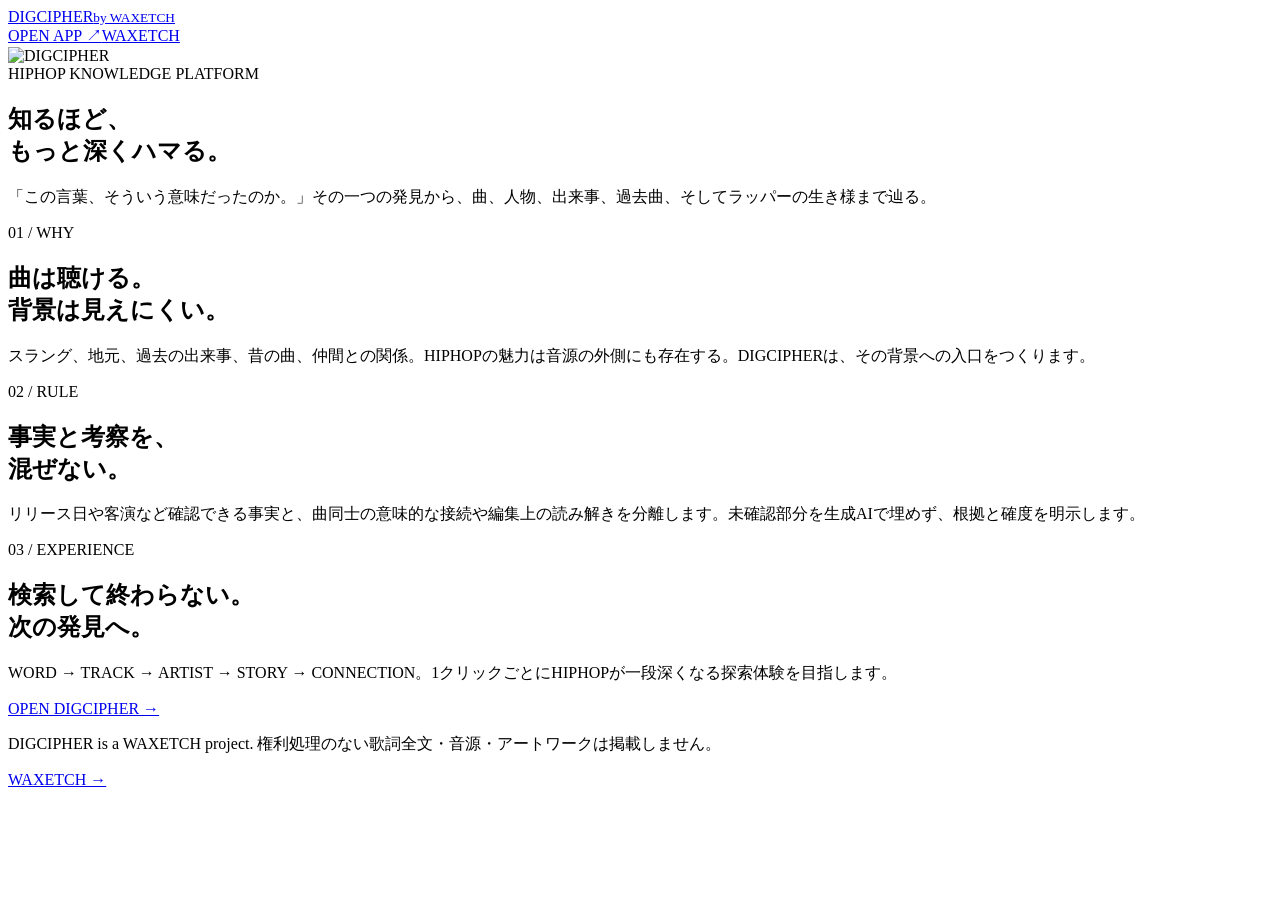
==== about.html @ 220320cc "Add about.html" ====
<!doctype html><html lang="ja"><head><meta charset="utf-8"><meta name="viewport" content="width=device-width,initial-scale=1"><title>DIGCIPHER — Concept</title><link rel="stylesheet" href="styles.css"></head><body><header class="site-header"><div class="shell header-inner"><a href="index.html" class="brand-mini">DIGCIPHER<small>by WAXETCH</small></a><nav class="nav"><a href="index.html">OPEN APP ↗</a><a href="waxetch.html">WAXETCH</a></nav></div></header><main><section class="hero shell"><img class="wordmark d" alt="DIGCIPHER"><div class="kicker">HIPHOP KNOWLEDGE PLATFORM</div><h1>知るほど、<br>もっと深くハマる。</h1><p class="lead">「この言葉、そういう意味だったのか。」その一つの発見から、曲、人物、出来事、過去曲、そしてラッパーの生き様まで辿る。</p><div class="static-media live"></div></section><section class="section shell"><div class="section-head"><div class="section-index">01 / WHY</div><div><h2>曲は聴ける。<br>背景は見えにくい。</h2><p>スラング、地元、過去の出来事、昔の曲、仲間との関係。HIPHOPの魅力は音源の外側にも存在する。DIGCIPHERは、その背景への入口をつくります。</p></div></div></section><section class="section shell"><div class="section-head"><div class="section-index">02 / RULE</div><div><h2>事実と考察を、<br>混ぜない。</h2><p>リリース日や客演など確認できる事実と、曲同士の意味的な接続や編集上の読み解きを分離します。未確認部分を生成AIで埋めず、根拠と確度を明示します。</p></div></div></section><section class="section shell"><div class="section-head"><div class="section-index">03 / EXPERIENCE</div><div><h2>検索して終わらない。<br>次の発見へ。</h2><p>WORD → TRACK → ARTIST → STORY → CONNECTION。1クリックごとにHIPHOPが一段深くなる探索体験を目指します。</p><p><a class="chip" href="index.html">OPEN DIGCIPHER →</a></p></div></div></section></main><footer class="footer"><div class="shell footer-inner"><p>DIGCIPHER is a WAXETCH project. 権利処理のない歌詞全文・音源・アートワークは掲載しません。</p><a href="waxetch.html">WAXETCH →</a></div></footer></body></html>
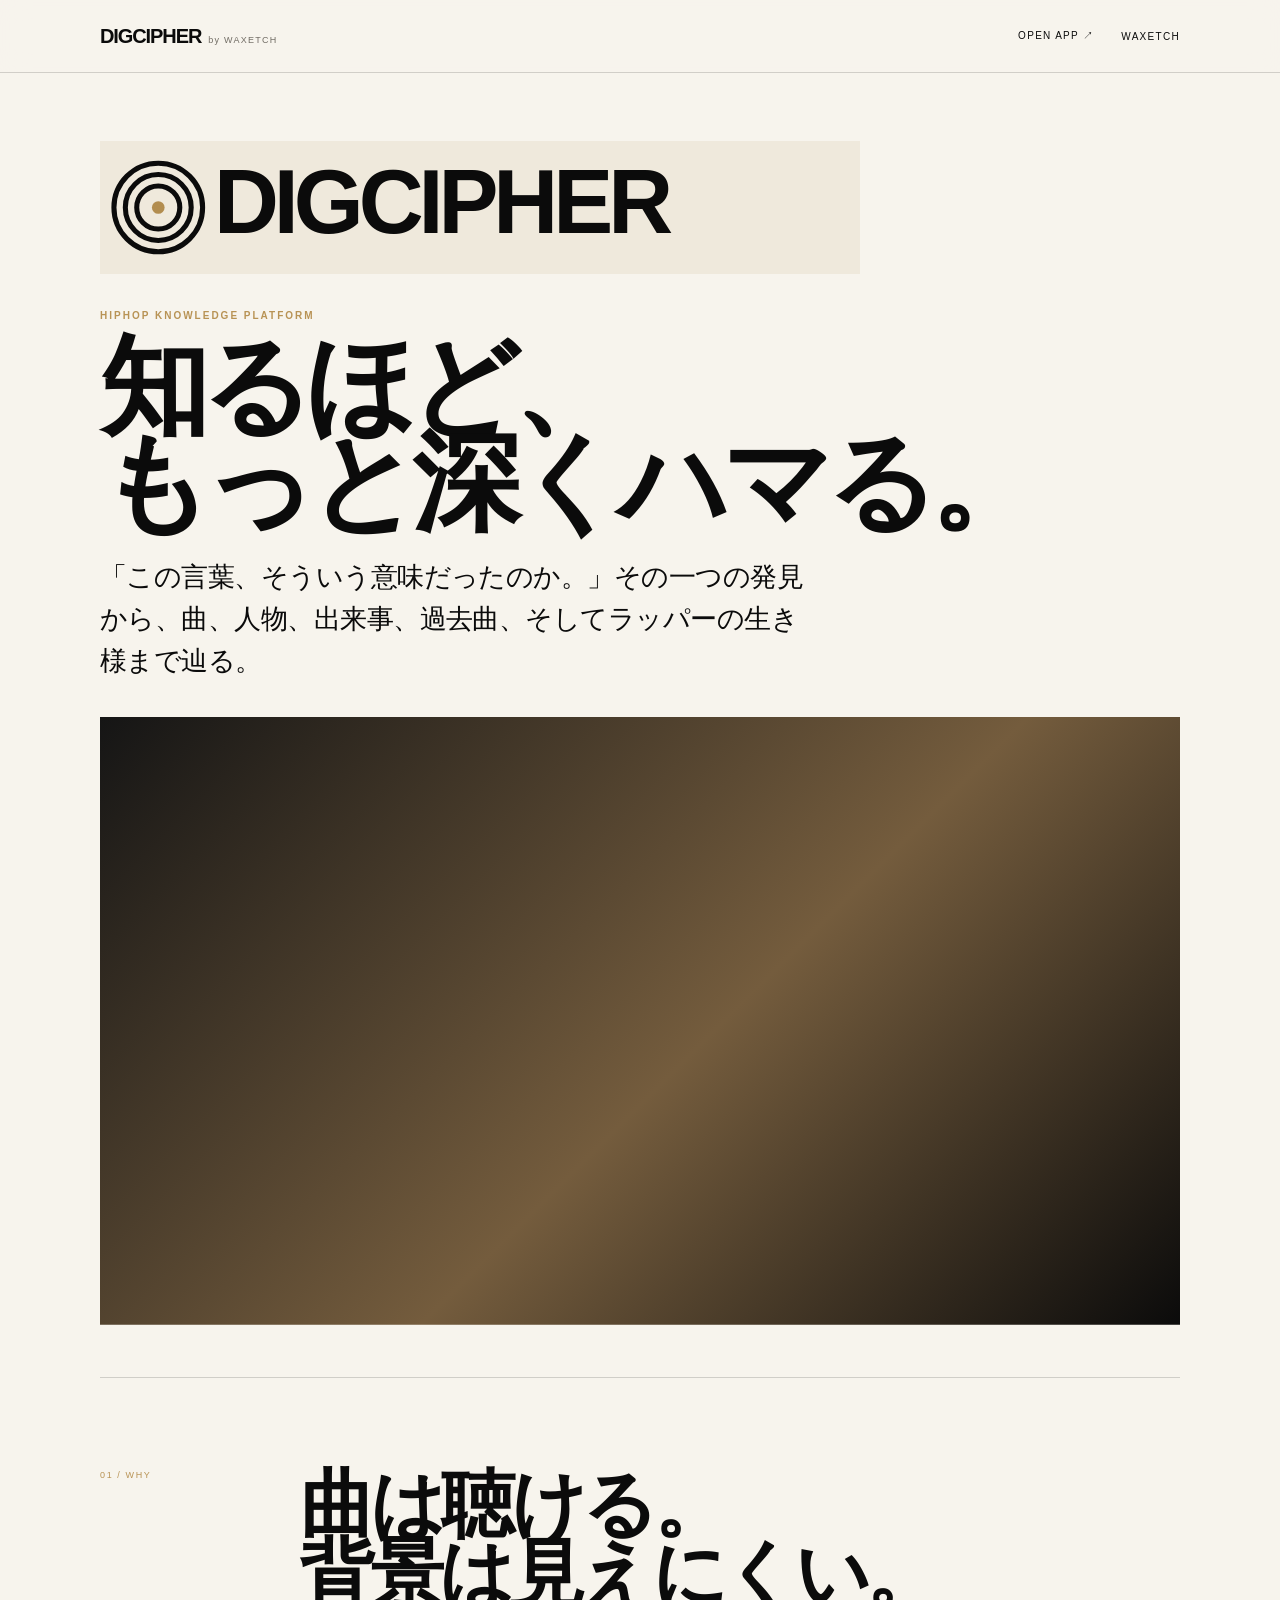
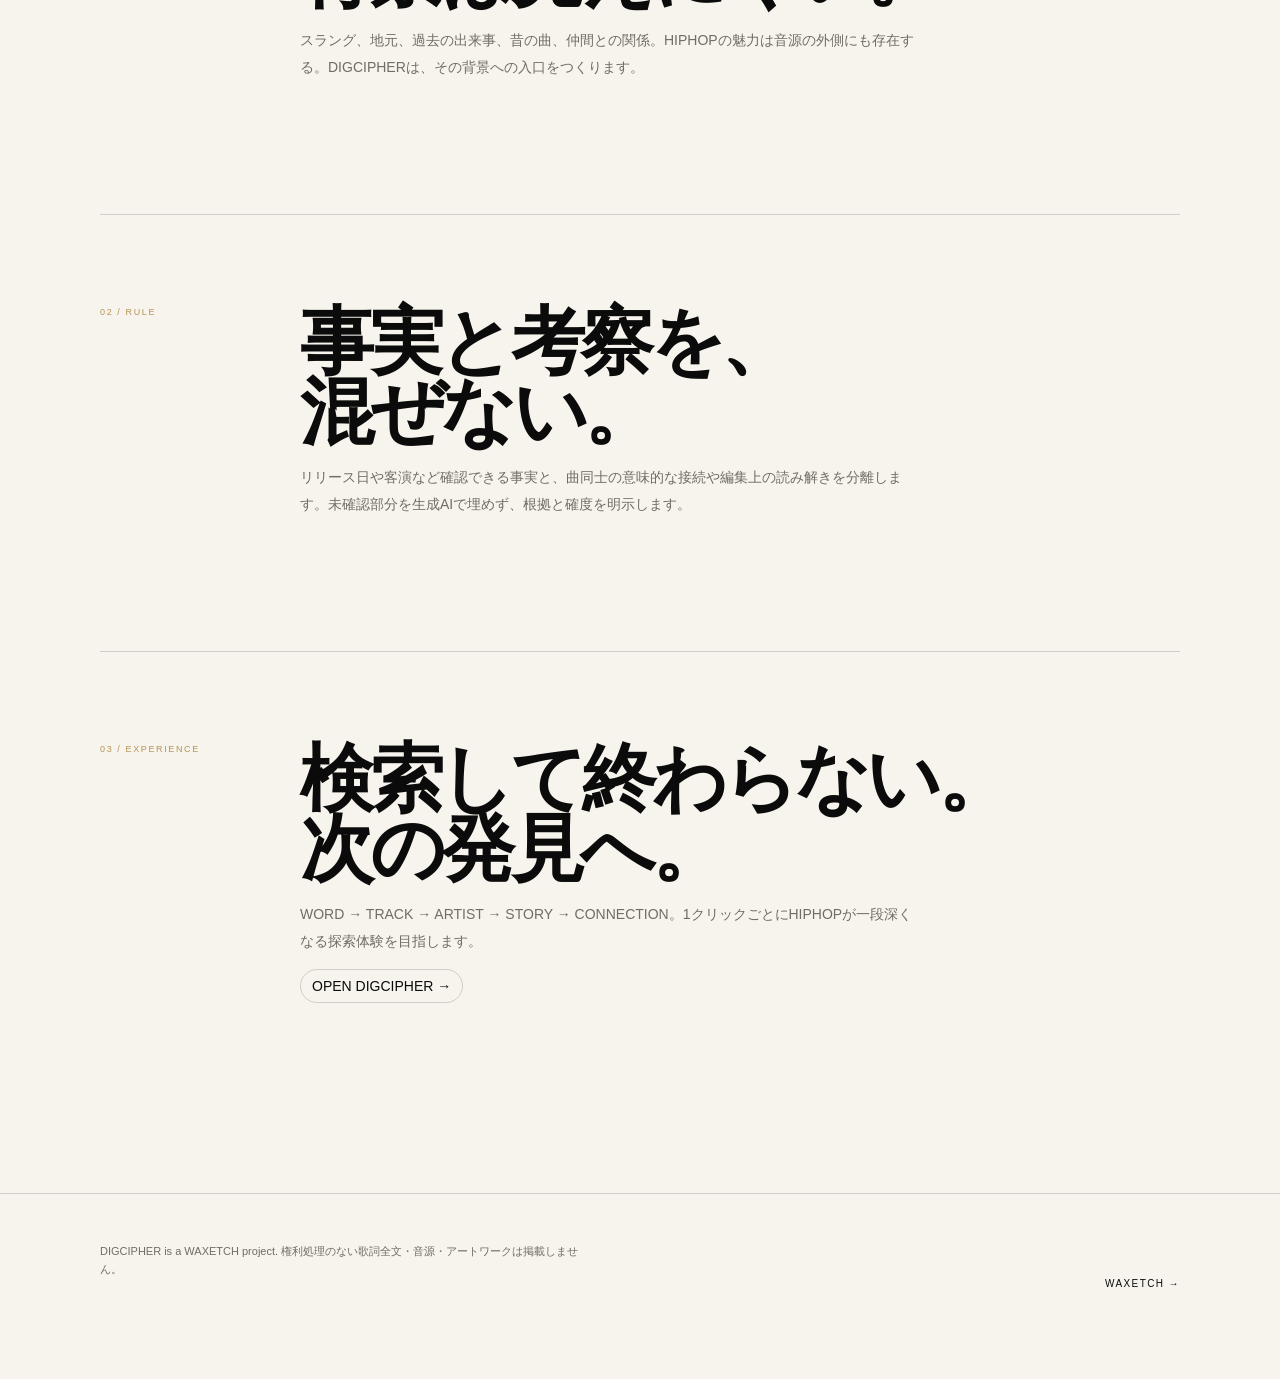
==== commit 09caf3da: "feat: deepen search and discovery with source-aware artist connections" ====
--- a/about.html
+++ b/about.html
@@ -1 +1 @@
-<!doctype html><html lang="ja"><head><meta charset="utf-8"><meta name="viewport" content="width=device-width,initial-scale=1"><title>DIGCIPHER — Concept</title><link rel="stylesheet" href="styles.css"></head><body><header class="site-header"><div class="shell header-inner"><a href="index.html" class="brand-mini">DIGCIPHER<small>by WAXETCH</small></a><nav class="nav"><a href="index.html">OPEN APP ↗</a><a href="waxetch.html">WAXETCH</a></nav></div></header><main><section class="hero shell"><img class="wordmark d" alt="DIGCIPHER"><div class="kicker">HIPHOP KNOWLEDGE PLATFORM</div><h1>知るほど、<br>もっと深くハマる。</h1><p class="lead">「この言葉、そういう意味だったのか。」その一つの発見から、曲、人物、出来事、過去曲、そしてラッパーの生き様まで辿る。</p><div class="static-media live"></div></section><section class="section shell"><div class="section-head"><div class="section-index">01 / WHY</div><div><h2>曲は聴ける。<br>背景は見えにくい。</h2><p>スラング、地元、過去の出来事、昔の曲、仲間との関係。HIPHOPの魅力は音源の外側にも存在する。DIGCIPHERは、その背景への入口をつくります。</p></div></div></section><section class="section shell"><div class="section-head"><div class="section-index">02 / RULE</div><div><h2>事実と考察を、<br>混ぜない。</h2><p>リリース日や客演など確認できる事実と、曲同士の意味的な接続や編集上の読み解きを分離します。未確認部分を生成AIで埋めず、根拠と確度を明示します。</p></div></div></section><section class="section shell"><div class="section-head"><div class="section-index">03 / EXPERIENCE</div><div><h2>検索して終わらない。<br>次の発見へ。</h2><p>WORD → TRACK → ARTIST → STORY → CONNECTION。1クリックごとにHIPHOPが一段深くなる探索体験を目指します。</p><p><a class="chip" href="index.html">OPEN DIGCIPHER →</a></p></div></div></section></main><footer class="footer"><div class="shell footer-inner"><p>DIGCIPHER is a WAXETCH project. 権利処理のない歌詞全文・音源・アートワークは掲載しません。</p><a href="waxetch.html">WAXETCH →</a></div></footer></body></html>+<!doctype html><html lang="ja"><head><meta charset="utf-8"><meta name="viewport" content="width=device-width,initial-scale=1"><title>DIGCIPHER — Concept</title><link rel="stylesheet" href="styles.css?v=2"></head><body><header class="site-header"><div class="shell header-inner"><a href="index.html" class="brand-mini">DIGCIPHER<small>by WAXETCH</small></a><nav class="nav"><a href="index.html">OPEN APP ↗</a><a href="waxetch.html">WAXETCH</a></nav></div></header><main><section class="hero shell"><img class="wordmark d" alt="DIGCIPHER"><div class="kicker">HIPHOP KNOWLEDGE PLATFORM</div><h1>知るほど、<br>もっと深くハマる。</h1><p class="lead">「この言葉、そういう意味だったのか。」その一つの発見から、曲、人物、出来事、過去曲、そしてラッパーの生き様まで辿る。</p><div class="static-media live"></div></section><section class="section shell"><div class="section-head"><div class="section-index">01 / WHY</div><div><h2>曲は聴ける。<br>背景は見えにくい。</h2><p>スラング、地元、過去の出来事、昔の曲、仲間との関係。HIPHOPの魅力は音源の外側にも存在する。DIGCIPHERは、その背景への入口をつくります。</p></div></div></section><section class="section shell"><div class="section-head"><div class="section-index">02 / RULE</div><div><h2>事実と考察を、<br>混ぜない。</h2><p>リリース日や客演など確認できる事実と、曲同士の意味的な接続や編集上の読み解きを分離します。未確認部分を生成AIで埋めず、根拠と確度を明示します。</p></div></div></section><section class="section shell"><div class="section-head"><div class="section-index">03 / EXPERIENCE</div><div><h2>検索して終わらない。<br>次の発見へ。</h2><p>WORD → TRACK → ARTIST → STORY → CONNECTION。1クリックごとにHIPHOPが一段深くなる探索体験を目指します。</p><p><a class="chip" href="index.html">OPEN DIGCIPHER →</a></p></div></div></section></main><footer class="footer"><div class="shell footer-inner"><p>DIGCIPHER is a WAXETCH project. 権利処理のない歌詞全文・音源・アートワークは掲載しません。</p><a href="waxetch.html">WAXETCH →</a></div></footer></body></html>
--- a/styles.css
+++ b/styles.css
@@ -0,0 +1,90 @@
+:root{--ink:#0b0b0b;--char:#1d1d1b;--cream:#f7f4ed;--paper:#eee9df;--gold:#b89355;--muted:#716c64;--line:rgba(11,11,11,.16);--max:1080px;--ease:cubic-bezier(.22,1,.36,1)}
+*{box-sizing:border-box}html{scroll-behavior:smooth}body{margin:0;background:var(--cream);color:var(--ink);font-family:Arial,'Helvetica Neue',sans-serif;overflow-x:hidden}a{color:inherit;text-decoration:none}button,input{font:inherit}button{color:inherit}::selection{background:var(--ink);color:var(--cream)}
+body:before{content:'';position:fixed;inset:0;pointer-events:none;z-index:99;opacity:.025;background-image:radial-gradient(#000 0.6px,transparent .6px);background-size:4px 4px}
+.progress{position:fixed;left:0;top:0;height:2px;background:var(--gold);width:0;z-index:110;transition:width .08s linear}.shell{width:min(var(--max),calc(100% - 48px));margin:0 auto}.narrow{width:min(820px,calc(100% - 48px));margin:0 auto}
+.site-header{position:sticky;top:0;z-index:100;background:rgba(247,244,237,.92);backdrop-filter:blur(14px);border-bottom:1px solid var(--line)}.header-inner{height:72px;display:flex;align-items:center;justify-content:space-between;gap:28px}.brand-mini{font-weight:900;letter-spacing:-.055em;font-size:20px}.brand-mini small{font-weight:500;color:var(--muted);font-size:9px;letter-spacing:.14em;margin-left:7px}.nav{display:flex;align-items:center;gap:27px;font-size:10px;letter-spacing:.13em;text-transform:uppercase}.nav a,.nav button{background:none;border:0;padding:10px 0;cursor:pointer}.nav .search-trigger{border-bottom:1px solid var(--ink)}
+.hero{padding:68px 0 52px}.wordmark{display:block;width:min(760px,100%);mix-blend-mode:multiply;margin-bottom:36px}.wordmark.d{content:url('assets/digcipher-logo.jpg')}.wordmark.w{content:url('assets/waxetch-logo.jpg')}.kicker{font-size:10px;letter-spacing:.2em;text-transform:uppercase;color:var(--gold);font-weight:800}h1,.display{font-size:clamp(54px,8.5vw,116px);line-height:.88;letter-spacing:-.072em;margin:18px 0 22px}.lead{max-width:710px;font-size:clamp(17px,2.1vw,28px);line-height:1.55;letter-spacing:-.02em}.sub{max-width:640px;color:var(--muted);font-size:14px;line-height:1.9}
+.hero-media{margin-top:46px;aspect-ratio:16/9;background:url('assets/hero.jpg') center/cover no-repeat;position:relative;overflow:hidden}.hero-media:after{content:'AI-GENERATED EDITORIAL IMAGE · NO PERSON IDENTIFIED';position:absolute;bottom:14px;right:16px;color:white;font-size:8px;letter-spacing:.13em;text-shadow:0 1px 7px #000}
+.search-bar{margin-top:38px;border-top:1px solid var(--ink);border-bottom:1px solid var(--ink);display:flex;align-items:center;gap:16px;padding:14px 0}.search-bar input{flex:1;border:0;background:transparent;outline:0;font-size:clamp(18px,2vw,26px);color:var(--ink)}.search-bar button{border:0;background:transparent;font-size:23px;cursor:pointer}.try-row{display:flex;flex-wrap:wrap;gap:10px;margin-top:12px;font-size:10px;color:var(--muted)}.chip{border:1px solid var(--line);padding:8px 11px;border-radius:999px;background:transparent;cursor:pointer;color:var(--ink)}
+.section{padding:92px 0;border-top:1px solid var(--line)}.section-head{display:grid;grid-template-columns:150px 1fr;gap:50px;align-items:start;margin-bottom:42px}.section-index{font-size:9px;color:var(--gold);letter-spacing:.18em;text-transform:uppercase}.section-head h2{font-size:clamp(40px,6vw,74px);line-height:.94;letter-spacing:-.06em;margin:0}.section-head p{max-width:620px;line-height:1.9;color:var(--muted);font-size:14px;margin:18px 0 0}
+.feature-row{display:grid;grid-template-columns:1.2fr .8fr;gap:56px;align-items:end}.feature-title{font-size:clamp(60px,9vw,120px);letter-spacing:-.08em;line-height:.8;margin:8px 0 24px}.meta-line{display:flex;gap:20px;flex-wrap:wrap;font-size:10px;letter-spacing:.14em;text-transform:uppercase;color:var(--muted)}.stat-stack{border-top:1px solid var(--line)}.stat{display:flex;justify-content:space-between;padding:18px 0;border-bottom:1px solid var(--line)}.stat b{font-size:30px}.stat span{font-size:9px;letter-spacing:.13em;text-transform:uppercase;color:var(--muted);align-self:end;padding-bottom:5px}
+.dig-list{border-top:1px solid var(--line)}.dig-item{display:grid;grid-template-columns:70px 1fr auto;gap:20px;align-items:center;padding:24px 0;border-bottom:1px solid var(--line);transition:.3s var(--ease)}.dig-item:hover{padding-left:10px}.dig-no{font-size:10px;color:var(--gold);letter-spacing:.16em}.dig-item strong{font-size:clamp(25px,3.4vw,42px);letter-spacing:-.045em}.dig-item p{margin:5px 0 0;color:var(--muted);font-size:12px}.dig-type{font-size:9px;color:var(--muted);letter-spacing:.13em;text-transform:uppercase}
+.archive{border-top:1px solid var(--line)}.archive-row{display:grid;grid-template-columns:95px 1fr auto;gap:20px;padding:20px 0;border-bottom:1px solid var(--line);align-items:baseline}.archive-row .year{font-size:10px;color:var(--gold)}.archive-row strong{font-size:clamp(26px,3.5vw,44px);letter-spacing:-.045em}.archive-row span{font-size:9px;color:var(--muted);letter-spacing:.12em;text-transform:uppercase}
+.page-hero{padding:70px 0 42px}.crumbs{font-size:9px;letter-spacing:.13em;text-transform:uppercase;color:var(--muted);margin-bottom:24px}.page-title{font-size:clamp(54px,8vw,110px);letter-spacing:-.07em;line-height:.87;margin:0}.page-sub{margin-top:22px;color:var(--muted);line-height:1.8;max-width:650px}.facts{max-width:860px;margin:28px auto 0;border-top:1px solid var(--line)}.fact{display:grid;grid-template-columns:150px 1fr;gap:24px;padding:16px 0;border-bottom:1px solid var(--line);font-size:13px;line-height:1.65}.fact b{font-size:9px;letter-spacing:.13em;text-transform:uppercase;color:var(--muted)}
+.split{display:grid;grid-template-columns:1fr 1fr;border-top:1px solid var(--line);border-bottom:1px solid var(--line);max-width:920px;margin:0 auto}.panel{padding:42px 36px 48px 0}.panel+.panel{border-left:1px solid var(--line);padding-left:36px;padding-right:0}.label{font-size:9px;letter-spacing:.16em;text-transform:uppercase;color:var(--gold);margin-bottom:16px}.panel h3{font-size:clamp(31px,4vw,52px);letter-spacing:-.05em;margin:0 0 22px}.panel p{color:var(--muted);line-height:1.85;font-size:14px}
+.thread{max-width:860px;margin:0 auto;border-top:1px solid var(--line)}.thread a{display:flex;justify-content:space-between;gap:25px;padding:19px 0;border-bottom:1px solid var(--line);align-items:center}.thread strong{font-size:clamp(22px,3vw,35px);letter-spacing:-.04em}.thread small{font-size:9px;color:var(--muted);letter-spacing:.12em;text-transform:uppercase;text-align:right}
+.artist-grid{display:grid;grid-template-columns:repeat(2,1fr);gap:0;border-top:1px solid var(--line)}.artist-card{padding:26px 0;border-bottom:1px solid var(--line)}.artist-card:nth-child(odd){padding-right:30px}.artist-card:nth-child(even){border-left:1px solid var(--line);padding-left:30px}.artist-card strong{font-size:clamp(28px,4vw,46px);letter-spacing:-.045em}.artist-card p{color:var(--muted);font-size:12px;line-height:1.7}.badge{font-size:8px;letter-spacing:.13em;text-transform:uppercase;color:var(--gold)}
+.static-media{aspect-ratio:16/9;background:center/cover no-repeat;margin-top:35px}.live{background-image:url('assets/live.jpg')}.turn{background-image:url('assets/turn.jpg')}
+.footer{border-top:1px solid var(--line);padding:38px 0 90px;margin-top:60px}.footer-inner{display:flex;justify-content:space-between;gap:30px;align-items:flex-end}.footer p{font-size:11px;color:var(--muted);line-height:1.6;max-width:500px}.footer a{font-size:10px;letter-spacing:.14em;text-transform:uppercase}
+.search-overlay{display:none;position:fixed;inset:0;background:rgba(11,11,11,.97);z-index:300;color:var(--cream);overflow:auto}.search-overlay.open{display:block}.search-inner{width:min(950px,calc(100% - 48px));margin:0 auto;padding:90px 0}.search-top{display:flex;border-bottom:1px solid #777;align-items:center}.search-top input{flex:1;font-size:clamp(32px,7vw,80px);background:transparent;border:0;outline:0;color:white;padding:18px 0;letter-spacing:-.05em}.search-close{background:none;border:0;color:white;cursor:pointer;font-size:11px;letter-spacing:.14em}.result-group{margin-top:38px}.result-group h4{font-size:9px;color:#9a948b;letter-spacing:.16em;text-transform:uppercase}.result{display:flex;justify-content:space-between;gap:20px;padding:16px 0;border-bottom:1px solid #333}.result strong{font-size:23px}.result small{color:#888;text-transform:uppercase;letter-spacing:.11em}
+.reveal{opacity:0;transform:translateY(22px);transition:opacity .75s var(--ease),transform .75s var(--ease)}.reveal.visible{opacity:1;transform:none}
+.bottom-nav{display:none}
+@media(max-width:780px){.shell,.narrow{width:calc(100% - 34px)}.header-inner{height:62px}.nav a:not(.keep),.nav .desktop-only{display:none}.brand-mini small{display:none}.hero{padding-top:44px}h1,.display{font-size:clamp(48px,15vw,78px)}.section{padding:68px 0}.section-head{grid-template-columns:1fr;gap:12px}.feature-row{grid-template-columns:1fr;gap:36px}.archive-row{grid-template-columns:64px 1fr;gap:13px}.archive-row>span:last-child{display:none}.split{grid-template-columns:1fr}.panel{padding:35px 0}.panel+.panel{border-left:0;border-top:1px solid var(--line);padding-left:0}.fact{grid-template-columns:100px 1fr}.artist-grid{grid-template-columns:1fr}.artist-card:nth-child(odd),.artist-card:nth-child(even){padding:22px 0;border-left:0}.dig-item{grid-template-columns:45px 1fr}.dig-type{display:none}.footer{padding-bottom:100px}.footer-inner{display:block}.bottom-nav{display:grid;grid-template-columns:repeat(3,1fr);position:fixed;bottom:0;left:0;right:0;z-index:130;background:rgba(247,244,237,.96);backdrop-filter:blur(14px);border-top:1px solid var(--line)}.bottom-nav button,.bottom-nav a{border:0;background:transparent;padding:15px 6px 13px;text-align:center;font-size:9px;letter-spacing:.11em;text-transform:uppercase;color:var(--ink)}}
+@media(prefers-reduced-motion:reduce){*{scroll-behavior:auto!important;animation:none!important;transition:none!important}.reveal{opacity:1;transform:none}}
+/* GitHub-publish visual fallbacks */
+.wordmark.d{content:url('assets/digcipher-logo.svg')}.wordmark.w{content:url('assets/waxetch-logo.svg')}
+.brand-word{font-size:clamp(64px,12vw,156px);font-weight:950;letter-spacing:-.085em;line-height:.75;margin:18px 0 42px}
+.hero-media,.static-media{background-image:radial-gradient(circle at 30% 35%,rgba(184,147,85,.28),transparent 23%),repeating-radial-gradient(circle at 68% 50%,transparent 0 12px,rgba(11,11,11,.14) 13px 14px),linear-gradient(135deg,#d8d0c1,#857c6e 48%,#161616);min-height:300px}
+.hero-media:after{content:'WAX / GROOVE / ARCHIVE / DISCOVERY';color:#fff}
+.live{background-image:linear-gradient(135deg,#151515,#745c3d 55%,#0b0b0b)}.turn{background-image:repeating-radial-gradient(circle at 50% 50%,#111 0 9px,#28231d 10px 11px),linear-gradient(135deg,#151515,#b89355)}
+.hero-art{position:relative;margin-top:45px;min-height:310px;border-top:1px solid var(--line);border-bottom:1px solid var(--line);overflow:hidden;background:linear-gradient(110deg,#e8e1d5 0 55%,#d1c7b5 55% 100%)}
+.hero-art .record{position:absolute;right:7%;top:50%;transform:translateY(-50%);width:min(300px,38vw);aspect-ratio:1;border-radius:50%;background:repeating-radial-gradient(circle,#0b0b0b 0 8px,#292929 9px 10px);box-shadow:0 20px 50px rgba(0,0,0,.18)}
+.hero-art .record:after{content:'';position:absolute;inset:42%;border-radius:50%;background:var(--gold)}
+.hero-art .note{position:absolute;left:5%;bottom:12%;font-size:clamp(13px,2vw,25px);font-weight:850;letter-spacing:.08em;writing-mode:vertical-rl}
+@media(max-width:780px){.brand-word{font-size:clamp(52px,18vw,82px);margin-bottom:30px}.hero-art{min-height:230px}.hero-art .record{width:180px;right:-20px}.hero-art .note{font-size:11px}}
+
+/* Search and source-aware exploration. Existing visual system stays in place. */
+.sr-only{position:absolute;width:1px;height:1px;padding:0;margin:-1px;overflow:hidden;clip:rect(0,0,0,0);white-space:nowrap;border:0}
+button,a,input,summary{-webkit-tap-highlight-color:transparent}
+:focus-visible{outline:2px solid var(--gold);outline-offset:5px}
+h1[tabindex="-1"]:focus{outline:none}
+.search-open{overflow:hidden}
+.search-bar input{min-width:0}
+.search-inner{padding-top:64px}
+.search-top input{min-width:0;width:100%}
+.search-close{flex-shrink:0;padding:16px 8px}
+.search-count{font-size:12px;color:#c1b9ab;min-height:18px;margin:20px 0}
+.search-filters{display:flex;flex-wrap:wrap;gap:8px}
+.search-filters[hidden]{display:none}
+.search-filter{border:1px solid #625c52;border-radius:999px;background:transparent;color:var(--cream);padding:10px 13px;font-size:10px;letter-spacing:.07em;cursor:pointer}
+.search-filter span{margin-left:5px;opacity:.7}
+.search-filter[aria-pressed="true"]{background:var(--cream);color:var(--ink);border-color:var(--cream)}
+.search-overlay .chip{border-color:#625c52;color:var(--cream)}
+.search-hint{font-size:13px;line-height:1.8;color:#b5aea2;max-width:580px;margin:24px 0}
+.search-discover{display:inline-block;color:var(--cream);border-bottom:1px solid var(--gold);padding:12px 0;font-size:13px}
+.result{align-items:center}
+.result div{min-width:0}
+.result strong{overflow-wrap:anywhere;line-height:1.35}
+.result p{font-size:11px;color:#b5aea2;line-height:1.5;margin:7px 0 0}
+.result small{flex-shrink:0;font-size:9px;color:#b5aea2}
+.show-more{display:block;width:100%;margin-top:26px;padding:15px;border:1px solid #625c52;background:none;color:var(--cream);cursor:pointer;font-size:12px}
+.verification{display:inline-block;border:1px solid var(--line);padding:4px 7px;font-size:9px;line-height:1.4;color:var(--muted);vertical-align:middle;white-space:nowrap}
+.verification.verified{border-color:rgba(184,147,85,.5);color:#756039}
+.fact .verification{margin-left:12px}
+.panel>.verification{margin-bottom:18px}
+.panel .definition-title{font-size:clamp(25px,3vw,36px);line-height:1.45;letter-spacing:-.03em;overflow-wrap:anywhere}
+.source-note{max-width:860px;margin:26px auto 0;padding:18px 0;border-top:1px solid var(--line);font-size:12px;line-height:1.7}
+.source-note summary{cursor:pointer;font-weight:700}
+.source-note a{text-decoration:underline;text-decoration-color:var(--gold);text-underline-offset:3px;overflow-wrap:anywhere}
+.source-note ul{list-style:none;margin:18px 0 0;padding:0}
+.source-note li+li{margin-top:18px}
+.source-note p{font-size:11px;color:var(--muted);margin:6px 0}
+.panel .editorial-note{font-size:11px;border-top:1px solid var(--line);padding-top:18px}
+.track-pagination{display:grid;grid-template-columns:1fr 1fr;gap:24px;margin-top:38px}
+.track-pagination a{display:flex;flex-direction:column;gap:8px;padding:18px 0;border-top:1px solid var(--line)}
+.track-pagination a:last-child{text-align:right}
+.track-pagination strong{font-size:18px;letter-spacing:-.02em;overflow-wrap:anywhere}
+.track-pagination small{font-size:9px;letter-spacing:.1em;color:var(--muted)}
+.thread a strong,.archive-row strong,.dig-item strong,.page-title{overflow-wrap:anywhere;min-width:0}
+.thread a small{flex-shrink:0;max-width:42%;line-height:1.6}
+@media(max-width:780px){
+  .search-inner{width:calc(100% - 34px);padding-top:35px}
+  .search-top input{font-size:clamp(24px,7vw,45px)}
+  .search-close{font-size:9px;padding-right:0}
+  .search-filter{padding:11px 10px;font-size:9px}
+  .result strong{font-size:20px}
+  .result small{font-size:8px}
+  .fact .verification{display:table;margin:8px 0 0}
+  .track-pagination{gap:16px}
+  .thread small{font-size:8px}
+}
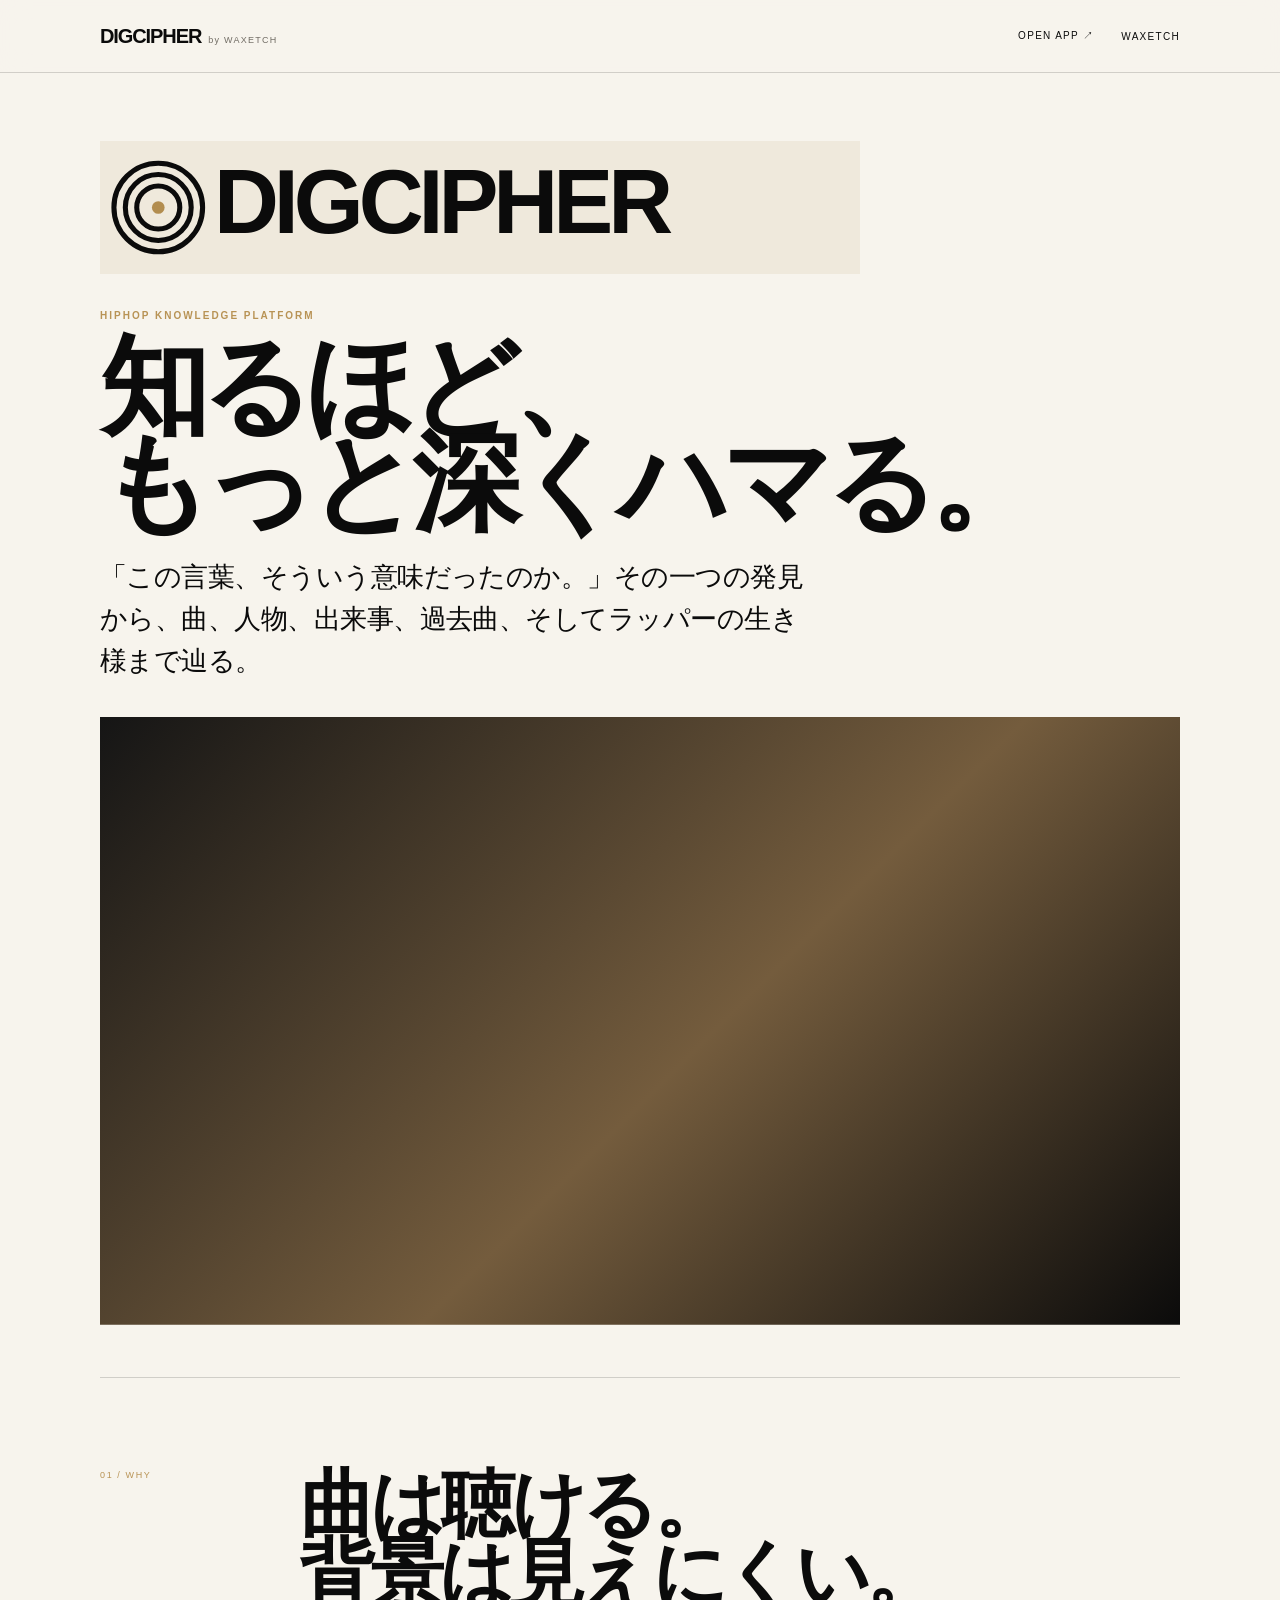
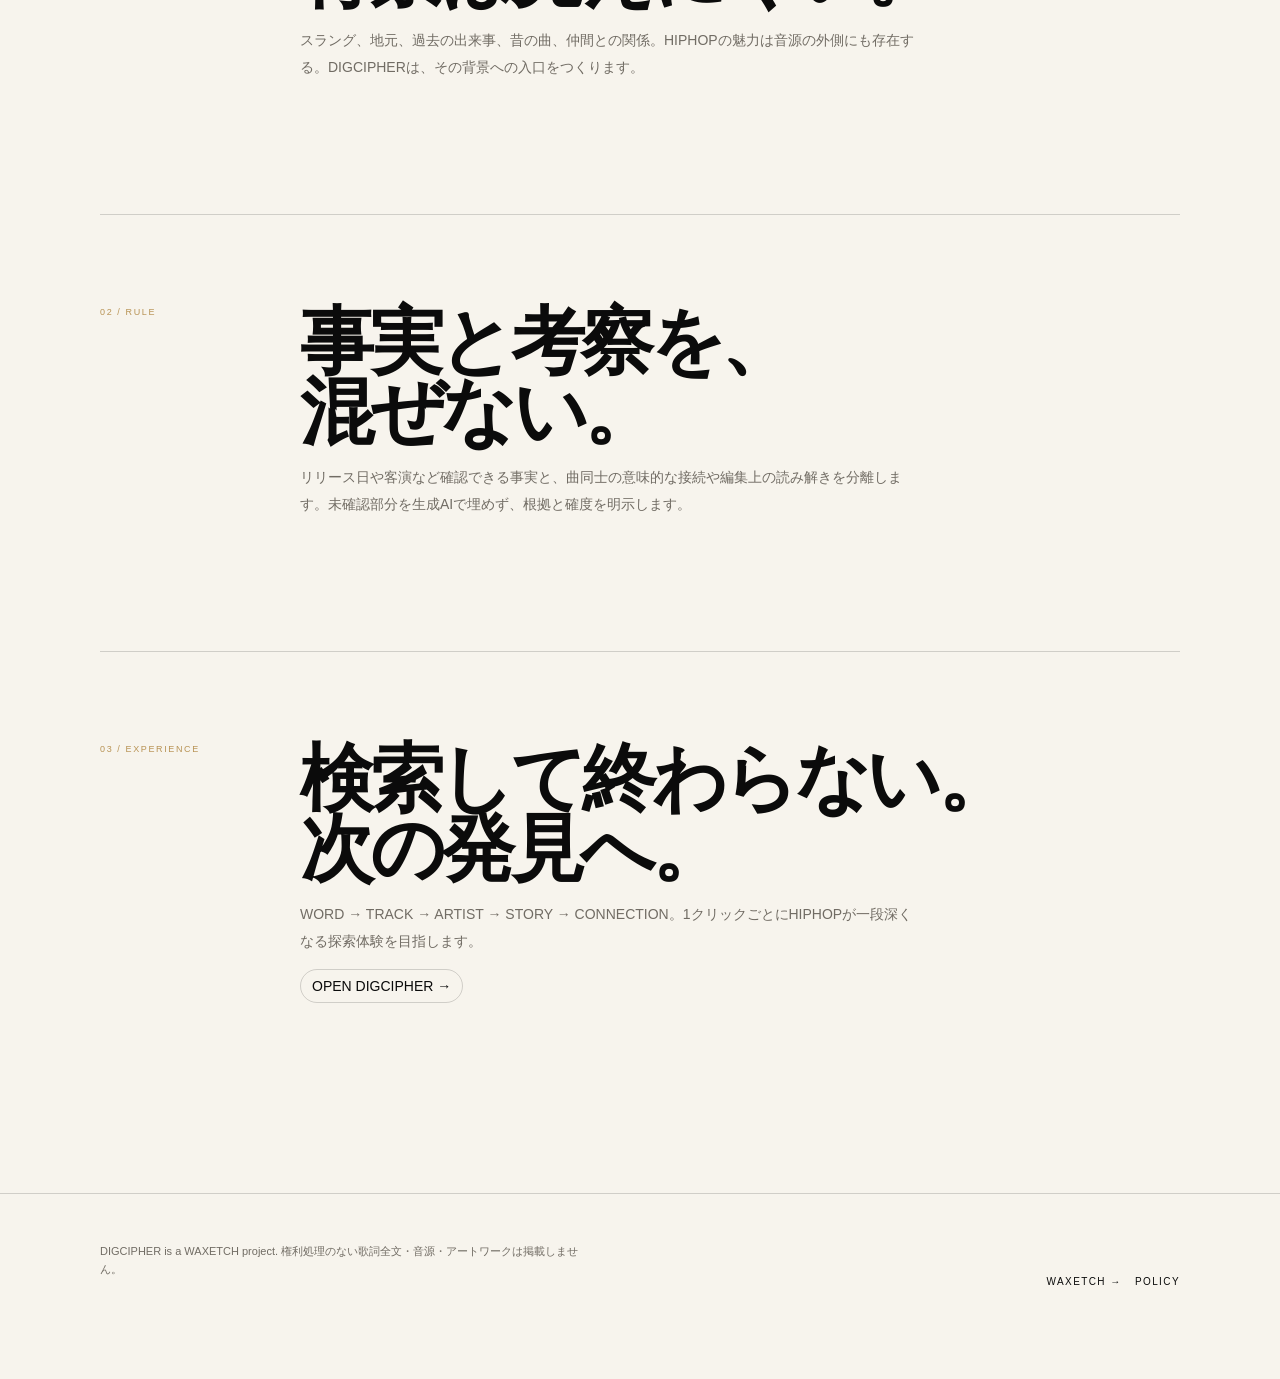
==== commit bb9053e3: "Add policy page frame with correction and rights contact routes Operator name and actual contact cha" ====
--- a/about.html
+++ b/about.html
@@ -1 +1 @@
-<!doctype html><html lang="ja"><head><meta charset="utf-8"><meta name="viewport" content="width=device-width,initial-scale=1"><title>DIGCIPHER — Concept</title><link rel="stylesheet" href="styles.css?v=2"></head><body><header class="site-header"><div class="shell header-inner"><a href="index.html" class="brand-mini">DIGCIPHER<small>by WAXETCH</small></a><nav class="nav"><a href="index.html">OPEN APP ↗</a><a href="waxetch.html">WAXETCH</a></nav></div></header><main><section class="hero shell"><img class="wordmark d" alt="DIGCIPHER"><div class="kicker">HIPHOP KNOWLEDGE PLATFORM</div><h1>知るほど、<br>もっと深くハマる。</h1><p class="lead">「この言葉、そういう意味だったのか。」その一つの発見から、曲、人物、出来事、過去曲、そしてラッパーの生き様まで辿る。</p><div class="static-media live"></div></section><section class="section shell"><div class="section-head"><div class="section-index">01 / WHY</div><div><h2>曲は聴ける。<br>背景は見えにくい。</h2><p>スラング、地元、過去の出来事、昔の曲、仲間との関係。HIPHOPの魅力は音源の外側にも存在する。DIGCIPHERは、その背景への入口をつくります。</p></div></div></section><section class="section shell"><div class="section-head"><div class="section-index">02 / RULE</div><div><h2>事実と考察を、<br>混ぜない。</h2><p>リリース日や客演など確認できる事実と、曲同士の意味的な接続や編集上の読み解きを分離します。未確認部分を生成AIで埋めず、根拠と確度を明示します。</p></div></div></section><section class="section shell"><div class="section-head"><div class="section-index">03 / EXPERIENCE</div><div><h2>検索して終わらない。<br>次の発見へ。</h2><p>WORD → TRACK → ARTIST → STORY → CONNECTION。1クリックごとにHIPHOPが一段深くなる探索体験を目指します。</p><p><a class="chip" href="index.html">OPEN DIGCIPHER →</a></p></div></div></section></main><footer class="footer"><div class="shell footer-inner"><p>DIGCIPHER is a WAXETCH project. 権利処理のない歌詞全文・音源・アートワークは掲載しません。</p><a href="waxetch.html">WAXETCH →</a></div></footer></body></html>
+<!doctype html><html lang="ja"><head><meta charset="utf-8"><meta name="viewport" content="width=device-width,initial-scale=1"><title>DIGCIPHER — Concept</title><meta name="description" content="知るほど、もっと深くハマる。事実と考察を分けて、日本語HIPHOPの言葉・曲・人物・背景を辿る DIGCIPHER のコンセプト。"><meta property="og:type" content="website"><meta property="og:site_name" content="DIGCIPHER by WAXETCH"><meta property="og:title" content="DIGCIPHER — Concept"><meta property="og:description" content="知るほど、もっと深くハマる。事実と考察を分けて、日本語HIPHOPの言葉・曲・人物・背景を辿る DIGCIPHER のコンセプト。"><meta property="og:locale" content="ja_JP"><meta name="twitter:card" content="summary"><link rel="icon" href="assets/favicon.svg" type="image/svg+xml"><link rel="stylesheet" href="styles.css"></head><body><header class="site-header"><div class="shell header-inner"><a href="index.html" class="brand-mini">DIGCIPHER<small>by WAXETCH</small></a><nav class="nav"><a href="index.html">OPEN APP ↗</a><a href="waxetch.html">WAXETCH</a></nav></div></header><main><section class="hero shell"><img class="wordmark d" alt="DIGCIPHER"><div class="kicker">HIPHOP KNOWLEDGE PLATFORM</div><h1>知るほど、<br>もっと深くハマる。</h1><p class="lead">「この言葉、そういう意味だったのか。」その一つの発見から、曲、人物、出来事、過去曲、そしてラッパーの生き様まで辿る。</p><div class="static-media live"></div></section><section class="section shell"><div class="section-head"><div class="section-index">01 / WHY</div><div><h2>曲は聴ける。<br>背景は見えにくい。</h2><p>スラング、地元、過去の出来事、昔の曲、仲間との関係。HIPHOPの魅力は音源の外側にも存在する。DIGCIPHERは、その背景への入口をつくります。</p></div></div></section><section class="section shell"><div class="section-head"><div class="section-index">02 / RULE</div><div><h2>事実と考察を、<br>混ぜない。</h2><p>リリース日や客演など確認できる事実と、曲同士の意味的な接続や編集上の読み解きを分離します。未確認部分を生成AIで埋めず、根拠と確度を明示します。</p></div></div></section><section class="section shell"><div class="section-head"><div class="section-index">03 / EXPERIENCE</div><div><h2>検索して終わらない。<br>次の発見へ。</h2><p>WORD → TRACK → ARTIST → STORY → CONNECTION。1クリックごとにHIPHOPが一段深くなる探索体験を目指します。</p><p><a class="chip" href="index.html">OPEN DIGCIPHER →</a></p></div></div></section></main><footer class="footer"><div class="shell footer-inner"><p>DIGCIPHER is a WAXETCH project. 権利処理のない歌詞全文・音源・アートワークは掲載しません。</p><div><a href="waxetch.html">WAXETCH →</a> &nbsp; <a href="policy.html">POLICY</a></div></div></footer></body></html>
--- a/styles.css
+++ b/styles.css
@@ -33,58 +33,51 @@
 .hero-art .note{position:absolute;left:5%;bottom:12%;font-size:clamp(13px,2vw,25px);font-weight:850;letter-spacing:.08em;writing-mode:vertical-rl}
 @media(max-width:780px){.brand-word{font-size:clamp(52px,18vw,82px);margin-bottom:30px}.hero-art{min-height:230px}.hero-art .record{width:180px;right:-20px}.hero-art .note{font-size:11px}}
 
-/* Search and source-aware exploration. Existing visual system stays in place. */
-.sr-only{position:absolute;width:1px;height:1px;padding:0;margin:-1px;overflow:hidden;clip:rect(0,0,0,0);white-space:nowrap;border:0}
-button,a,input,summary{-webkit-tap-highlight-color:transparent}
-:focus-visible{outline:2px solid var(--gold);outline-offset:5px}
-h1[tabindex="-1"]:focus{outline:none}
-.search-open{overflow:hidden}
-.search-bar input{min-width:0}
-.search-inner{padding-top:64px}
-.search-top input{min-width:0;width:100%}
-.search-close{flex-shrink:0;padding:16px 8px}
-.search-count{font-size:12px;color:#c1b9ab;min-height:18px;margin:20px 0}
-.search-filters{display:flex;flex-wrap:wrap;gap:8px}
-.search-filters[hidden]{display:none}
-.search-filter{border:1px solid #625c52;border-radius:999px;background:transparent;color:var(--cream);padding:10px 13px;font-size:10px;letter-spacing:.07em;cursor:pointer}
-.search-filter span{margin-left:5px;opacity:.7}
-.search-filter[aria-pressed="true"]{background:var(--cream);color:var(--ink);border-color:var(--cream)}
-.search-overlay .chip{border-color:#625c52;color:var(--cream)}
-.search-hint{font-size:13px;line-height:1.8;color:#b5aea2;max-width:580px;margin:24px 0}
-.search-discover{display:inline-block;color:var(--cream);border-bottom:1px solid var(--gold);padding:12px 0;font-size:13px}
-.result{align-items:center}
-.result div{min-width:0}
-.result strong{overflow-wrap:anywhere;line-height:1.35}
-.result p{font-size:11px;color:#b5aea2;line-height:1.5;margin:7px 0 0}
-.result small{flex-shrink:0;font-size:9px;color:#b5aea2}
-.show-more{display:block;width:100%;margin-top:26px;padding:15px;border:1px solid #625c52;background:none;color:var(--cream);cursor:pointer;font-size:12px}
-.verification{display:inline-block;border:1px solid var(--line);padding:4px 7px;font-size:9px;line-height:1.4;color:var(--muted);vertical-align:middle;white-space:nowrap}
-.verification.verified{border-color:rgba(184,147,85,.5);color:#756039}
-.fact .verification{margin-left:12px}
-.panel>.verification{margin-bottom:18px}
-.panel .definition-title{font-size:clamp(25px,3vw,36px);line-height:1.45;letter-spacing:-.03em;overflow-wrap:anywhere}
-.source-note{max-width:860px;margin:26px auto 0;padding:18px 0;border-top:1px solid var(--line);font-size:12px;line-height:1.7}
-.source-note summary{cursor:pointer;font-weight:700}
-.source-note a{text-decoration:underline;text-decoration-color:var(--gold);text-underline-offset:3px;overflow-wrap:anywhere}
-.source-note ul{list-style:none;margin:18px 0 0;padding:0}
-.source-note li+li{margin-top:18px}
-.source-note p{font-size:11px;color:var(--muted);margin:6px 0}
-.panel .editorial-note{font-size:11px;border-top:1px solid var(--line);padding-top:18px}
-.track-pagination{display:grid;grid-template-columns:1fr 1fr;gap:24px;margin-top:38px}
-.track-pagination a{display:flex;flex-direction:column;gap:8px;padding:18px 0;border-top:1px solid var(--line)}
-.track-pagination a:last-child{text-align:right}
-.track-pagination strong{font-size:18px;letter-spacing:-.02em;overflow-wrap:anywhere}
-.track-pagination small{font-size:9px;letter-spacing:.1em;color:var(--muted)}
-.thread a strong,.archive-row strong,.dig-item strong,.page-title{overflow-wrap:anywhere;min-width:0}
-.thread a small{flex-shrink:0;max-width:42%;line-height:1.6}
+/* Context-first exploration: distinct from production-credit graphs */
+.context-map{max-width:920px;margin:0 auto;display:grid;grid-template-columns:repeat(3,1fr);gap:18px;align-items:stretch}
+.context-node{min-height:160px;border:1px solid var(--line);padding:22px;display:flex;flex-direction:column;justify-content:space-between;transition:transform .3s var(--ease),background .3s var(--ease);position:relative;overflow:hidden}
+.context-node:hover{transform:translateY(-4px);background:var(--paper)}
+.context-node.primary{grid-row:span 2;min-height:338px;background:var(--ink);color:var(--cream)}
+.context-node.primary:after{content:'';position:absolute;width:220px;aspect-ratio:1;border:1px solid rgba(247,244,237,.18);border-radius:50%;right:-80px;bottom:-80px;box-shadow:0 0 0 22px rgba(247,244,237,.04),0 0 0 44px rgba(247,244,237,.025)}
+.context-kind{font-size:8px;letter-spacing:.18em;color:var(--gold);text-transform:uppercase;position:relative;z-index:1}
+.context-node strong{font-size:clamp(22px,3.2vw,42px);line-height:.95;letter-spacing:-.05em;position:relative;z-index:1}
+.context-node small{font-size:8px;letter-spacing:.13em;text-transform:uppercase;color:var(--muted);position:relative;z-index:1}
+.context-node.primary small{color:#aaa}
+.context-legend{max-width:920px;margin:18px auto 0;display:flex;justify-content:space-between;gap:20px;font-size:8px;letter-spacing:.13em;color:var(--muted);text-transform:uppercase}
+.project-grid{display:grid;grid-template-columns:1fr 1fr;border-top:1px solid var(--line);margin-top:46px}
+.project-block{padding:32px 34px 36px 0;border-bottom:1px solid var(--line)}
+.project-block+.project-block{padding-left:34px;padding-right:0;border-left:1px solid var(--line)}
+.project-number{font-size:9px;letter-spacing:.17em;color:var(--gold);text-transform:uppercase}
+.project-block h3{font-size:clamp(34px,5vw,62px);line-height:.92;letter-spacing:-.055em;margin:15px 0}
+.project-block p{font-size:13px;line-height:1.85;color:var(--muted);max-width:460px}
+.project-status{display:inline-block;margin-top:16px;font-size:8px;letter-spacing:.15em;text-transform:uppercase;border:1px solid var(--line);border-radius:999px;padding:8px 10px}
+@media(max-width:780px){.context-map{grid-template-columns:1fr 1fr}.context-node.primary{grid-column:1/-1;grid-row:auto;min-height:210px}.context-legend{display:block;line-height:2}.project-grid{grid-template-columns:1fr}.project-block,.project-block+.project-block{padding:26px 0;border-left:0}}
+
+/* Editorial DIG: one question, evidence, interpretation, then your own listening */
+.dig-title{font-size:clamp(42px,7vw,96px);max-width:1050px}
+.dig-note{color:var(--muted);font-size:10px;letter-spacing:.06em;margin:36px 0 0}
+.evidence-list,.source-list{max-width:920px;margin:0 auto;border-top:1px solid var(--line)}
+.evidence-row{display:grid;grid-template-columns:80px 1fr;gap:20px;padding:25px 0;border-bottom:1px solid var(--line)}
+.evidence-number,.source-index{font-size:12px;color:var(--gold);letter-spacing:.15em}
+.evidence-row p{margin:0;font-size:clamp(18px,2vw,24px);line-height:1.65;letter-spacing:-.02em}
+.evidence-row small{display:block;color:var(--muted);font-size:9px;letter-spacing:.09em;line-height:1.7;margin-top:10px}
+.reading-block{max-width:920px;margin:auto;border-left:3px solid var(--gold);padding:14px 0 18px 34px}
+.reading-block h3{font-size:clamp(34px,5vw,64px);line-height:1.07;letter-spacing:-.06em;margin:18px 0}
+.reading-block p{max-width:760px;font-size:clamp(17px,2.1vw,22px);line-height:1.9}
+.reading-limit{max-width:760px;padding-top:22px;border-top:1px solid var(--line);color:var(--muted);font-size:11px;line-height:1.8}
+.listening-question{max-width:920px;margin:58px auto 0;background:var(--ink);color:var(--cream);padding:40px}
+.listening-question span{display:block;color:var(--gold);font-size:10px;letter-spacing:.17em}
+.listening-question p{font-size:clamp(26px,4vw,47px);line-height:1.22;letter-spacing:-.05em;max-width:740px;margin:26px 0}
+.listening-question small{font-size:11px;color:#ccc;line-height:1.9}
+.source-link{display:grid;grid-template-columns:70px 1fr 25px;gap:18px;border-bottom:1px solid var(--line);padding:25px 0;align-items:start}
+.source-link:hover strong{text-decoration:underline;text-underline-offset:5px}
+.source-link strong{font-size:18px}
+.source-link p{color:var(--muted);font-size:13px;margin:6px 0;line-height:1.7}
+.source-link small{font-size:9px;letter-spacing:.1em;color:var(--gold)}
 @media(max-width:780px){
-  .search-inner{width:calc(100% - 34px);padding-top:35px}
-  .search-top input{font-size:clamp(24px,7vw,45px)}
-  .search-close{font-size:9px;padding-right:0}
-  .search-filter{padding:11px 10px;font-size:9px}
-  .result strong{font-size:20px}
-  .result small{font-size:8px}
-  .fact .verification{display:table;margin:8px 0 0}
-  .track-pagination{gap:16px}
-  .thread small{font-size:8px}
+ .dig-title{font-size:clamp(42px,11vw,74px)}
+ .evidence-row{grid-template-columns:40px 1fr;gap:12px;padding:20px 0}
+ .reading-block{padding-left:20px}
+ .listening-question{padding:28px 22px}
+ .source-link{grid-template-columns:32px 1fr 20px;gap:11px}
 }
